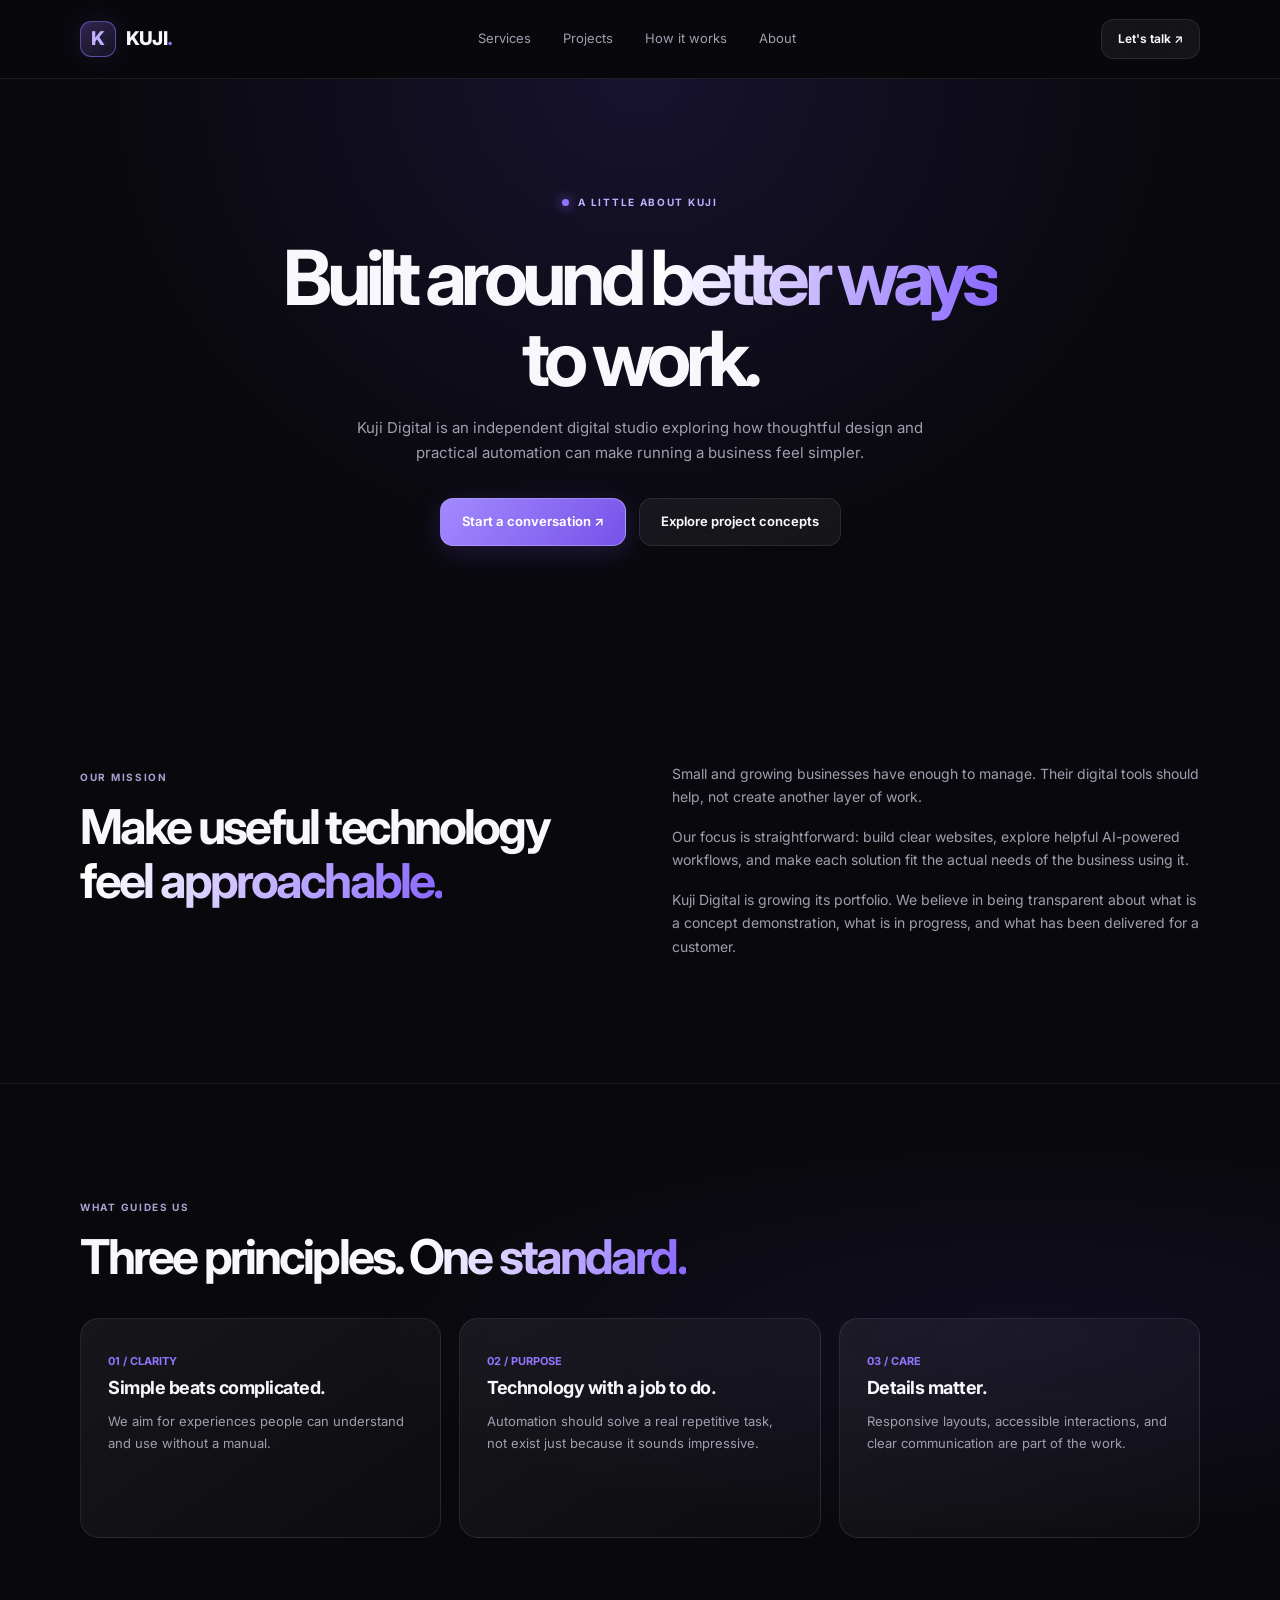
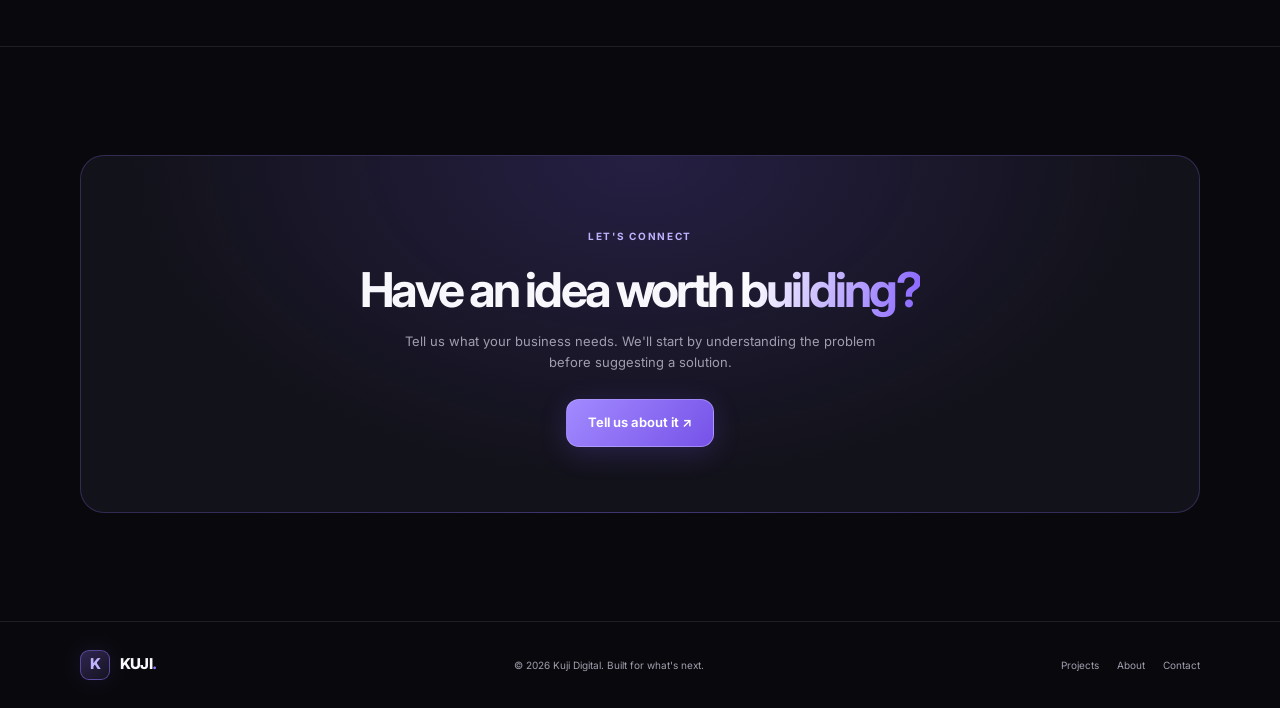
==== about.html @ 39a1020a "Add about.html page" ====
<!doctype html>
<html lang="en"><head><meta charset="utf-8"><meta name="viewport" content="width=device-width, initial-scale=1"><meta name="theme-color" content="#09090d"><meta name="description" content="Learn about Kuji Digital's approach to clear design, useful AI automation, and helping businesses work smarter."><meta name="robots" content="index, follow"><meta property="og:type" content="website"><meta property="og:title" content="About Us — Kuji Digital"><meta property="og:description" content="Learn about Kuji Digital's approach to clear design, useful AI automation, and helping businesses work smarter."><title>About Us — Kuji Digital</title><link rel="icon" href="assets/favicon.svg" type="image/svg+xml"><link rel="preconnect" href="https://fonts.googleapis.com"><link rel="preconnect" href="https://fonts.gstatic.com" crossorigin><link href="https://fonts.googleapis.com/css2?family=Inter:wght@400;500;600;700;800&display=swap" rel="stylesheet"><link rel="stylesheet" href="styles.css"><script src="script.js" defer></script></head>
<body><a class="skip-link" href="#main">Skip to content</a><header class="site-header"><div class="container nav-wrap"><a class="brand" href="index.html"><span class="brand-mark">K</span><span>KUJI<span class="brand-period">.</span></span></a><button class="menu-toggle" type="button" aria-expanded="false" aria-controls="primary-nav" aria-label="Open navigation"><span></span><span></span><span></span></button><nav class="nav-links" id="primary-nav" aria-label="Main navigation"><a href="index.html#services">Services</a><a href="projects.html">Projects</a><a href="how-it-works.html">How it works</a><a href="about.html">About</a></nav><a class="button button-small button-glass nav-cta" href="index.html#contact">Let's talk ↗</a></div></header>
<main id="main">
<section class="page-hero section-pad"><div class="container hero-content"><p class="eyebrow"><span class="status-dot"></span> A little about Kuji</p><h1>Built around <span class="gradient-text">better ways</span><br>to work.</h1><p class="hero-copy">Kuji Digital is an independent digital studio exploring how thoughtful design and practical automation can make running a business feel simpler.</p><div class="hero-actions"><a class="button button-primary" href="index.html#contact">Start a conversation ↗</a><a class="button button-glass" href="projects.html">Explore project concepts</a></div></div></section>
<section class="section-pad"><div class="container about-layout"><div class="reveal"><p class="eyebrow eyebrow-muted">OUR MISSION</p><h2>Make useful technology <span class="gradient-text">feel approachable.</span></h2></div><div class="about-copy reveal"><p>Small and growing businesses have enough to manage. Their digital tools should help, not create another layer of work.</p><p>Our focus is straightforward: build clear websites, explore helpful AI-powered workflows, and make each solution fit the actual needs of the business using it.</p><p>Kuji Digital is growing its portfolio. We believe in being transparent about what is a concept demonstration, what is in progress, and what has been delivered for a customer.</p></div></div></section>
<section class="identity-section section-pad"><div class="container"><div class="section-heading"><p class="eyebrow eyebrow-muted">WHAT GUIDES US</p><h2>Three principles. <span class="gradient-text">One standard.</span></h2></div><div class="principle-grid"><article class="service-card reveal"><span class="value-number">01 / CLARITY</span><h3>Simple beats complicated.</h3><p>We aim for experiences people can understand and use without a manual.</p></article><article class="service-card reveal"><span class="value-number">02 / PURPOSE</span><h3>Technology with a job to do.</h3><p>Automation should solve a real repetitive task, not exist just because it sounds impressive.</p></article><article class="service-card reveal"><span class="value-number">03 / CARE</span><h3>Details matter.</h3><p>Responsive layouts, accessible interactions, and clear communication are part of the work.</p></article></div></div></section>
<section class="section-pad"><div class="container contact-panel reveal"><p class="eyebrow">LET'S CONNECT</p><h2>Have an idea worth <span class="gradient-text">building?</span></h2><p>Tell us what your business needs. We'll start by understanding the problem before suggesting a solution.</p><a class="button button-primary" href="index.html#contact">Tell us about it ↗</a></div></section></main><footer class="site-footer"><div class="container footer-inner"><a class="brand footer-brand" href="index.html"><span class="brand-mark">K</span><span>KUJI<span class="brand-period">.</span></span></a><p>© <span id="year"></span> Kuji Digital. Built for what's next.</p><div class="footer-links"><a href="projects.html">Projects</a><a href="about.html">About</a><a href="index.html#contact">Contact</a></div></div></footer></body></html>
---- styles.css ----
:root {
  color-scheme: dark;
  --bg: #09090d;
  --surface: #12121a;
  --surface-2: #191923;
  --text: #f8f8fc;
  --muted: #a09eae;
  --violet: #9274ff;
  --violet-light: #c0b1ff;
  --border: rgba(255,255,255,.09);
  --glass: rgba(255,255,255,.055);
  --font: "Inter", system-ui, -apple-system, BlinkMacSystemFont, "Segoe UI", sans-serif;
}
* { box-sizing: border-box; }
html { scroll-behavior: smooth; scroll-padding-top: 90px; }
body { margin: 0; background: var(--bg); color: var(--text); font-family: var(--font); line-height: 1.65; -webkit-font-smoothing: antialiased; }
a { color: inherit; text-decoration: none; }
button { font: inherit; }
.container { width: min(1120px, calc(100% - 48px)); margin-inline: auto; }
.section-pad { padding-block: 108px; }
.skip-link { position: absolute; left: 12px; top: -60px; z-index: 100; padding: 10px 14px; background: white; color: black; border-radius: 8px; }
.skip-link:focus { top: 12px; }
.site-header { position: sticky; top: 0; z-index: 20; background: rgba(9,9,13,.82); border-bottom: 1px solid var(--border); backdrop-filter: blur(18px); -webkit-backdrop-filter: blur(18px); }
.nav-wrap { min-height: 78px; display: flex; align-items: center; justify-content: space-between; gap: 28px; }
.brand { display: inline-flex; align-items: center; gap: 10px; font-weight: 800; font-size: 19px; letter-spacing: -.8px; }
.brand-mark { display: grid; place-items: center; width: 36px; height: 36px; border: 1px solid rgba(146,116,255,.5); border-radius: 11px; color: var(--violet-light); background: linear-gradient(145deg,#30264f,#151321); box-shadow: 0 0 24px rgba(146,116,255,.12); }
.brand-period { color: var(--violet); }
.nav-links { display: flex; align-items: center; gap: 32px; color: var(--muted); font-size: 13px; }
.nav-links a, .footer-top { transition: color .2s ease; }
.nav-links a:hover, .footer-top:hover { color: var(--violet-light); }
.button { display: inline-flex; align-items: center; justify-content: center; gap: 10px; min-height: 48px; padding: 0 21px; border: 1px solid var(--border); border-radius: 13px; font-size: 13px; font-weight: 650; transition: transform .22s ease, border-color .22s ease, background .22s ease, box-shadow .22s ease; }
.button:hover { transform: translateY(-2px); }
.button-small { min-height: 40px; padding-inline: 16px; font-size: 12px; }
.button-primary { color: #fff; border-color: rgba(190,170,255,.55); background: linear-gradient(130deg,#a28aff,#7652e8); box-shadow: 0 6px 28px rgba(130,90,255,.2); }
.button-primary:hover { box-shadow: 0 9px 34px rgba(130,90,255,.34); }
.button-glass { background: var(--glass); color: var(--text); backdrop-filter: blur(14px); -webkit-backdrop-filter: blur(14px); }
.button-glass:hover { background: rgba(255,255,255,.1); border-color: rgba(255,255,255,.22); }
.menu-toggle { display: none; width: 42px; height: 42px; border: 1px solid var(--border); border-radius: 11px; background: var(--glass); padding: 11px; }
.menu-toggle span { display: block; height: 2px; margin: 4px 0; border-radius: 2px; background: var(--text); }
.hero { position: relative; min-height: 610px; display: grid; place-items: center; overflow: hidden; text-align: center; }
.hero-glow { position: absolute; width: min(720px,100vw); height: 540px; top: -245px; left: 50%; transform: translateX(-50%); background: radial-gradient(ellipse,rgba(111,75,255,.2),transparent 68%); pointer-events: none; }
.hero-content { position: relative; z-index: 1; }
.eyebrow { display: inline-flex; align-items: center; gap: 9px; margin: 0; color: var(--violet-light); font-size: 10px; font-weight: 700; letter-spacing: 1.7px; text-transform: uppercase; }
.eyebrow-muted { color: #aaa0d2; }
.status-dot { width: 7px; height: 7px; border-radius: 50%; background: var(--violet); box-shadow: 0 0 12px var(--violet); }
.hero h1 { margin: 28px auto 20px; max-width: 900px; font-size: clamp(52px,8vw,88px); line-height: 1.04; letter-spacing: -.075em; font-weight: 800; }
.gradient-text { color: var(--violet-light); background: linear-gradient(100deg,#fff 5%,#c9baff 48%,#8865ff 100%); background-clip: text; -webkit-background-clip: text; -webkit-text-fill-color: transparent; }
.hero-copy, .section-copy { max-width: 590px; margin: 0; color: var(--muted); font-size: 15px; }
.hero-copy { margin-inline: auto; }
.hero-actions { display: flex; flex-wrap: wrap; justify-content: center; gap: 13px; margin-top: 32px; }
.hero-note { display: flex; justify-content: center; align-items: center; gap: 12px; margin-top: 62px; color: #777584; font-size: 9px; font-weight: 650; letter-spacing: 1.8px; }
.note-line { width: 30px; height: 1px; background: var(--violet); }
.statement { padding-block: 76px; border-block: 1px solid var(--border); text-align: center; background: linear-gradient(180deg,rgba(255,255,255,.012),transparent); }
.statement h2, .section-heading h2, .identity-layout h2, .contact-panel h2 { margin: 12px 0 14px; font-size: clamp(32px,4.5vw,48px); line-height: 1.13; letter-spacing: -.06em; }
.statement .section-copy { margin-inline: auto; }
.section-heading { margin-bottom: 34px; }
.section-heading .section-copy { margin-top: 8px; }
.service-grid { display: grid; grid-template-columns: repeat(3,minmax(0,1fr)); gap: 17px; }
.service-card { min-height: 300px; padding: 27px; border: 1px solid var(--border); border-radius: 19px; background: linear-gradient(145deg,rgba(255,255,255,.06),rgba(255,255,255,.018)); transition: transform .25s ease,border-color .25s ease,background .25s ease; }
.service-card:hover { transform: translateY(-5px); border-color: rgba(146,116,255,.42); background: linear-gradient(145deg,rgba(146,116,255,.1),rgba(255,255,255,.02)); }
.service-icon { display: grid; place-items: center; width: 44px; height: 44px; margin-bottom: 25px; border: 1px solid rgba(146,116,255,.2); border-radius: 13px; background: rgba(146,116,255,.12); color: var(--violet-light); font-size: 22px; }
.card-kicker { margin: 0 0 9px; color: #a99bd9; font-size: 9px; font-weight: 700; letter-spacing: 1.3px; }
.service-card h3 { margin: 0 0 9px; font-size: 18px; letter-spacing: -.5px; }
.service-card > p:not(.card-kicker) { margin: 0; color: var(--muted); font-size: 13px; }
.text-link { display: inline-flex; gap: 8px; margin-top: 22px; color: var(--violet-light); font-size: 12px; font-weight: 650; }
.identity-section { border-block: 1px solid var(--border); background: radial-gradient(ellipse at 80% 45%,rgba(111,75,255,.08),transparent 45%); }
.identity-layout { display: grid; grid-template-columns: 1fr 1fr; align-items: center; gap: 65px; }
.identity-layout .section-copy { max-width: 470px; }
.brand-values { display: grid; gap: 19px; margin-top: 32px; }
.brand-values > div { display: flex; align-items: center; gap: 16px; }
.value-number { color: var(--violet); font-size: 11px; font-weight: 700; }
.brand-values strong, .brand-values small { display: block; }
.brand-values strong { font-size: 13px; }
.brand-values small { margin-top: 2px; color: var(--muted); font-size: 11px; }
.identity-panel { padding: 25px; border: 1px solid rgba(146,116,255,.2); border-radius: 22px; background: linear-gradient(145deg,rgba(255,255,255,.07),rgba(255,255,255,.018)); box-shadow: 0 25px 80px rgba(0,0,0,.22); }
.panel-top { display: flex; justify-content: space-between; gap: 10px; color: #888596; font-size: 8px; font-weight: 700; letter-spacing: 1.2px; }
.panel-indicator { color: #a99bd9; }
.large-mark { display: grid; place-items: center; width: 112px; height: 112px; margin: 45px auto 17px; border: 1px solid rgba(146,116,255,.45); border-radius: 30px; background: linear-gradient(145deg,#30264f,#151321); color: #eee9ff; font-size: 67px; font-weight: 800; letter-spacing: -7px; box-shadow: 0 0 55px rgba(146,116,255,.15),inset 0 1px rgba(255,255,255,.12); }
.large-mark span { color: var(--violet); }
.panel-wordmark { text-align: center; font-size: 17px; font-weight: 800; letter-spacing: 3px; }
.panel-tagline { margin-top: 4px; color: var(--muted); text-align: center; font-size: 8px; letter-spacing: 2px; }
.swatches { display: grid; grid-template-columns: repeat(4,1fr); gap: 12px; margin-top: 42px; }
.swatches > div { min-width: 0; }
.swatch { display: block; height: 43px; margin-bottom: 8px; border: 1px solid var(--border); border-radius: 8px; }
.swatches small { color: var(--muted); font-size: 9px; line-height: 1.5; }
.swatch-dark { background: #09090d; }
.swatch-surface { background: #191923; }
.swatch-violet { background: #9274ff; }
.swatch-white { background: #f8f8fc; }
.contact-section { padding-top: 90px; }
.contact-panel { padding: 65px 28px; border: 1px solid rgba(146,116,255,.25); border-radius: 24px; background: radial-gradient(ellipse at 50% 0%,rgba(125,91,255,.18),transparent 65%),var(--surface); text-align: center; }
.contact-panel h2 { margin-top: 15px; }
.contact-panel > p:not(.eyebrow):not(.contact-note) { max-width: 510px; margin: 0 auto 25px; color: var(--muted); font-size: 13px; }
.contact-note { margin: 17px 0 0; color: #777584; font-size: 10px; }
.site-footer { padding-block: 28px; border-top: 1px solid var(--border); }
.footer-inner { display: flex; align-items: center; justify-content: space-between; gap: 18px; }
.footer-brand { font-size: 15px; }
.footer-brand .brand-mark { width: 30px; height: 30px; border-radius: 9px; font-size: 15px; }
.site-footer p, .footer-top { margin: 0; color: var(--muted); font-size: 10px; }
:focus-visible { outline: 2px solid var(--violet-light); outline-offset: 4px; border-radius: 4px; }
@media (max-width: 760px) {
  .container { width: min(100% - 36px, 560px); }
  .section-pad { padding-block: 78px; }
  .nav-wrap { min-height: 70px; gap: 12px; }
  .menu-toggle { display: block; order: 3; }
  .nav-cta { margin-left: auto; }
  .nav-links { position: absolute; top: 69px; left: 0; right: 0; display: none; flex-direction: column; align-items: stretch; gap: 0; padding: 10px 18px 18px; border-bottom: 1px solid var(--border); background: rgba(9,9,13,.97); }
  .nav-links.is-open { display: flex; }
  .nav-links a { padding: 13px 5px; }
  .hero { min-height: 570px; }
  .hero h1 { font-size: clamp(49px,13vw,72px); letter-spacing: -.07em; }
  .hero-note { margin-top: 45px; font-size: 8px; letter-spacing: 1.1px; }
  .service-grid { grid-template-columns: 1fr; }
  .service-card { min-height: 0; }
  .identity-layout { grid-template-columns: 1fr; gap: 38px; }
  .identity-panel { max-width: 520px; width: 100%; margin-inline: auto; }
  .footer-inner { flex-wrap: wrap; }
}
@media (max-width: 420px) {
  .nav-cta { display: none; }
  .hero-actions { flex-direction: column; align-items: stretch; max-width: 260px; margin-inline: auto; }
  .swatches { gap: 7px; }
  .identity-panel { padding: 18px; }
  .contact-panel { padding: 50px 20px; }
}
@media (prefers-reduced-motion: reduce) {
  *,*::before,*::after { scroll-behavior: auto !important; transition-duration: .01ms !important; animation-duration: .01ms !important; animation-iteration-count: 1 !important; }
}

/* Multi-page additions, motion, inquiry form, and demo components */
.page-hero{min-height:470px;display:grid;place-items:center;text-align:center;position:relative;overflow:hidden;background:radial-gradient(ellipse at 50% 0%,rgba(111,75,255,.14),transparent 60%)}
.page-hero h1{margin:24px auto 18px;font-size:clamp(48px,7vw,76px);line-height:1.06;letter-spacing:-.075em}
.about-layout,.demo-layout{display:grid;grid-template-columns:1fr 1fr;gap:64px;align-items:start}
.about-layout h2,.demo-layout h2,.split-cta h2{margin:12px 0;font-size:clamp(32px,4.5vw,48px);line-height:1.12;letter-spacing:-.06em}
.about-copy p{margin:0 0 17px;color:var(--muted);font-size:14px}
.principle-grid,.project-grid{display:grid;grid-template-columns:repeat(3,minmax(0,1fr));gap:18px}
.principle-grid .service-card{min-height:220px}
.project-card{overflow:hidden;border:1px solid var(--border);border-radius:19px;background:linear-gradient(145deg,rgba(255,255,255,.05),rgba(255,255,255,.015))}
.project-art{height:220px;display:flex;align-items:center;justify-content:center;padding:24px;background:radial-gradient(ellipse at 50% 10%,rgba(146,116,255,.2),transparent 70%),#11111a}
.mock-window{width:100%;max-width:260px;min-height:150px;padding:14px;border:1px solid rgba(255,255,255,.17);border-radius:12px;background:#191923;box-shadow:0 20px 50px #0008}
.mock-window i{display:inline-block;width:6px;height:6px;margin-right:4px;border-radius:50%;background:#a99bd9}
.mock-window b,.mock-window small,.mock-window em{display:block}
.mock-window b{margin-top:20px;font-size:19px;letter-spacing:1px}.mock-window b span{color:var(--violet)}
.mock-window small{color:var(--muted);font-size:10px}.mock-window em{margin-top:13px;color:var(--violet-light);font-size:9px;font-style:normal}
.art-workflow{flex-direction:column;gap:7px}.workflow-node{width:180px;padding:8px;border:1px solid rgba(146,116,255,.38);border-radius:8px;background:#1b1928;text-align:center;font-size:10px;font-weight:700;letter-spacing:1px}.art-workflow>span{color:var(--violet-light);font-size:15px;line-height:1}
.chat-preview{width:100%;max-width:240px;padding:16px;border:1px solid var(--border);border-radius:14px;background:#1b1a25}.chat-preview b{font-size:12px}.chat-preview p{padding:10px;border-radius:10px;background:#29243a;color:#e8e2ff;font-size:10px}.chat-preview small{color:#9e8be8;font-size:9px}
.project-info{padding:23px}.project-info h3{margin:4px 0 8px;font-size:18px}.project-info>p:last-child{margin:0;color:var(--muted);font-size:12px}
.demo-chat{padding:18px;border:1px solid rgba(146,116,255,.25);border-radius:18px;background:linear-gradient(145deg,rgba(255,255,255,.06),rgba(255,255,255,.02))}
.demo-chat-head{display:flex;align-items:center;gap:9px;padding-bottom:13px;border-bottom:1px solid var(--border);font-size:12px}.demo-chat-head small{margin-left:auto;color:var(--muted);font-size:9px}
.demo-messages{display:flex;flex-direction:column;gap:10px;max-height:260px;min-height:125px;overflow:auto;padding:15px 2px}
.chat-bubble{max-width:88%;padding:11px 13px;border-radius:12px;font-size:11px;line-height:1.55}.chat-bubble.assistant{align-self:flex-start;background:#211d30;color:#e6e0ff}.chat-bubble.user{align-self:flex-end;background:#7652e8;color:white}
.demo-prompts{display:flex;flex-wrap:wrap;gap:8px}.prompt-chip{padding:8px 11px;border:1px solid rgba(146,116,255,.3);border-radius:99px;background:rgba(146,116,255,.08);color:var(--violet-light);font-size:10px;cursor:pointer}.prompt-chip:hover{background:rgba(146,116,255,.2)}
.steps-list{border-top:1px solid var(--border)}.step-row{display:grid;grid-template-columns:65px 1fr auto;gap:20px;align-items:center;padding:27px 8px;border-bottom:1px solid var(--border)}.step-number{color:var(--violet-light);font-size:22px;font-weight:700;letter-spacing:-1px}.step-row h3{margin:0 0 5px;font-size:17px}.step-row p{max-width:650px;margin:0;color:var(--muted);font-size:12px}.step-tag{color:#a99bd9;font-size:9px;font-weight:700;letter-spacing:1.3px}
.faq-list{max-width:850px}.faq-list details{padding:19px 0;border-bottom:1px solid var(--border)}.faq-list summary{cursor:pointer;font-size:14px;font-weight:650}.faq-list details p{max-width:700px;margin:12px 0 0;color:var(--muted);font-size:12px}
.inquiry-form{display:grid;gap:14px;max-width:650px;margin:28px auto 0;text-align:left}.inquiry-form label{display:grid;gap:7px;color:#d7d4e1;font-size:11px;font-weight:600}.inquiry-form input,.inquiry-form select,.inquiry-form textarea{width:100%;min-height:45px;padding:12px 13px;border:1px solid var(--border);border-radius:10px;background:#0e0e15;color:var(--text);font:inherit;font-size:12px}.inquiry-form textarea{resize:vertical}.inquiry-form input:focus,.inquiry-form select:focus,.inquiry-form textarea:focus{outline:2px solid var(--violet);outline-offset:2px}.form-grid{display:grid;grid-template-columns:1fr 1fr;gap:13px}.inquiry-form .button{justify-self:center;margin-top:5px}.form-note{margin:0;color:#898697;text-align:center;font-size:10px}
.split-cta{display:flex;align-items:center;justify-content:space-between;gap:30px;padding:35px;border:1px solid var(--border);border-radius:20px;background:linear-gradient(120deg,rgba(146,116,255,.1),rgba(255,255,255,.02))}
.footer-links{display:flex;gap:18px}.footer-links a{color:var(--muted);font-size:10px}.footer-links a:hover{color:var(--violet-light)}
.reveal{opacity:0;transform:translateY(16px);transition:opacity .6s ease,transform .6s ease}.reveal.is-visible{opacity:1;transform:translateY(0)}
@media(max-width:760px){.about-layout,.demo-layout{grid-template-columns:1fr;gap:28px}.principle-grid,.project-grid{grid-template-columns:1fr}.project-art{height:200px}.step-row{grid-template-columns:42px 1fr;gap:12px}.step-tag{grid-column:2}.split-cta{align-items:flex-start;flex-direction:column}.footer-links{width:100%;flex-wrap:wrap}.page-hero{min-height:420px}}
@media(max-width:420px){.form-grid{grid-template-columns:1fr}.inquiry-form .button{width:100%}.demo-chat-head{flex-wrap:wrap}.demo-chat-head small{width:100%;margin-left:19px}}
@media(prefers-reduced-motion:reduce){.reveal{opacity:1;transform:none;transition:none}}
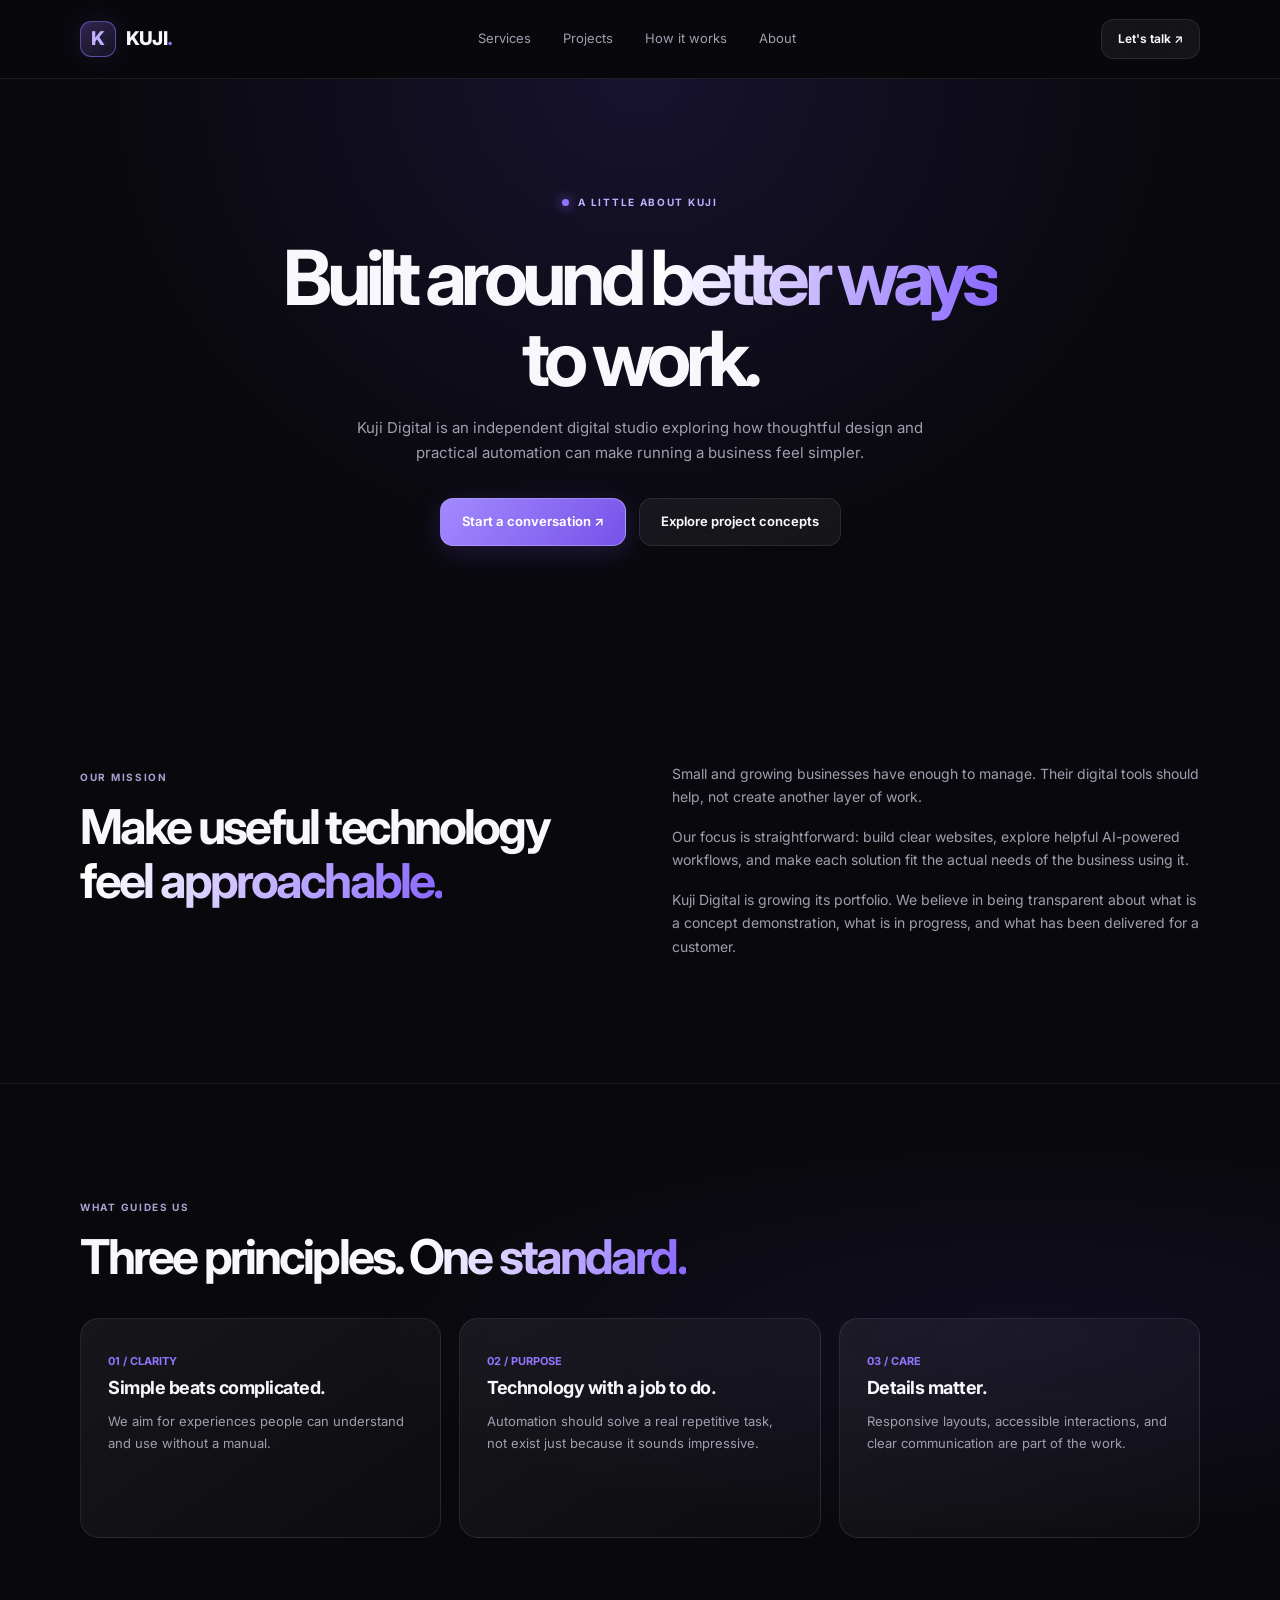
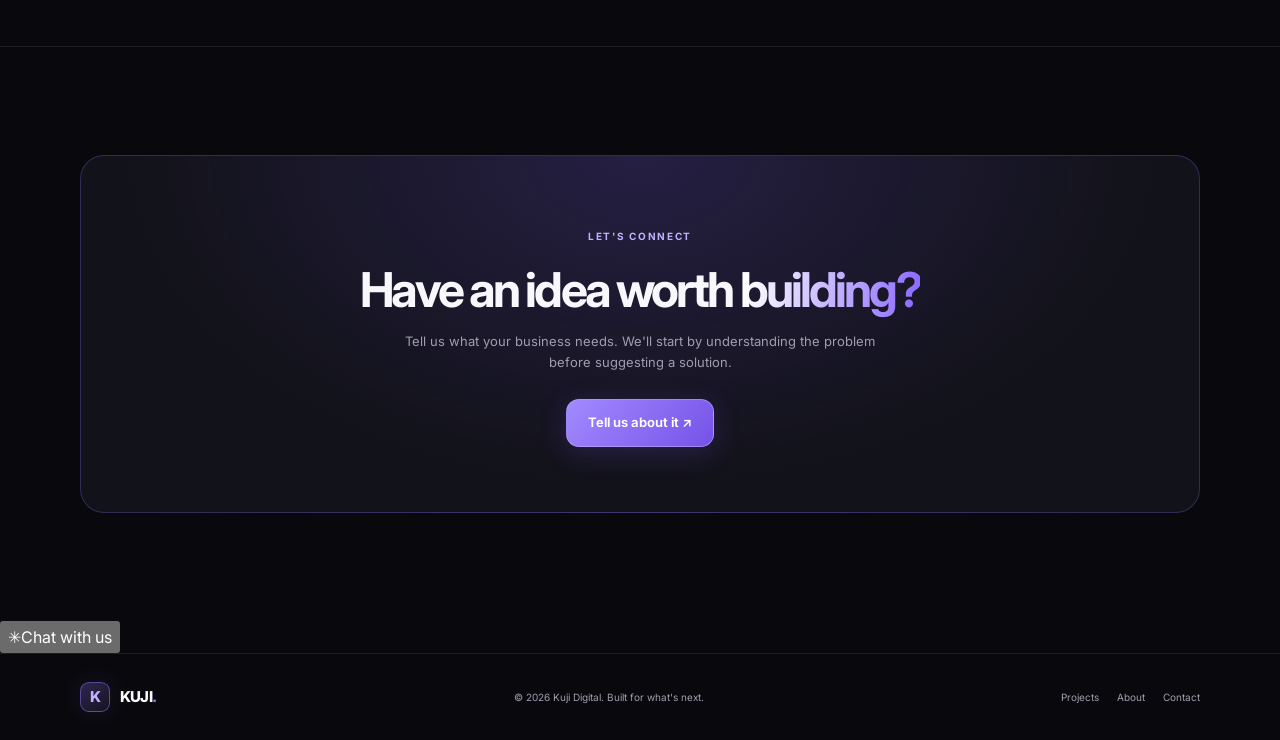
==== commit 3538f588: "Add floating customer chat widget" ====
--- a/about.html
+++ b/about.html
@@ -5,4 +5,15 @@
 <section class="page-hero section-pad"><div class="container hero-content"><p class="eyebrow"><span class="status-dot"></span> A little about Kuji</p><h1>Built around <span class="gradient-text">better ways</span><br>to work.</h1><p class="hero-copy">Kuji Digital is an independent digital studio exploring how thoughtful design and practical automation can make running a business feel simpler.</p><div class="hero-actions"><a class="button button-primary" href="index.html#contact">Start a conversation ↗</a><a class="button button-glass" href="projects.html">Explore project concepts</a></div></div></section>
 <section class="section-pad"><div class="container about-layout"><div class="reveal"><p class="eyebrow eyebrow-muted">OUR MISSION</p><h2>Make useful technology <span class="gradient-text">feel approachable.</span></h2></div><div class="about-copy reveal"><p>Small and growing businesses have enough to manage. Their digital tools should help, not create another layer of work.</p><p>Our focus is straightforward: build clear websites, explore helpful AI-powered workflows, and make each solution fit the actual needs of the business using it.</p><p>Kuji Digital is growing its portfolio. We believe in being transparent about what is a concept demonstration, what is in progress, and what has been delivered for a customer.</p></div></div></section>
 <section class="identity-section section-pad"><div class="container"><div class="section-heading"><p class="eyebrow eyebrow-muted">WHAT GUIDES US</p><h2>Three principles. <span class="gradient-text">One standard.</span></h2></div><div class="principle-grid"><article class="service-card reveal"><span class="value-number">01 / CLARITY</span><h3>Simple beats complicated.</h3><p>We aim for experiences people can understand and use without a manual.</p></article><article class="service-card reveal"><span class="value-number">02 / PURPOSE</span><h3>Technology with a job to do.</h3><p>Automation should solve a real repetitive task, not exist just because it sounds impressive.</p></article><article class="service-card reveal"><span class="value-number">03 / CARE</span><h3>Details matter.</h3><p>Responsive layouts, accessible interactions, and clear communication are part of the work.</p></article></div></div></section>
-<section class="section-pad"><div class="container contact-panel reveal"><p class="eyebrow">LET'S CONNECT</p><h2>Have an idea worth <span class="gradient-text">building?</span></h2><p>Tell us what your business needs. We'll start by understanding the problem before suggesting a solution.</p><a class="button button-primary" href="index.html#contact">Tell us about it ↗</a></div></section></main><footer class="site-footer"><div class="container footer-inner"><a class="brand footer-brand" href="index.html"><span class="brand-mark">K</span><span>KUJI<span class="brand-period">.</span></span></a><p>© <span id="year"></span> Kuji Digital. Built for what's next.</p><div class="footer-links"><a href="projects.html">Projects</a><a href="about.html">About</a><a href="index.html#contact">Contact</a></div></div></footer></body></html>+<section class="section-pad"><div class="container contact-panel reveal"><p class="eyebrow">LET'S CONNECT</p><h2>Have an idea worth <span class="gradient-text">building?</span></h2><p>Tell us what your business needs. We'll start by understanding the problem before suggesting a solution.</p><a class="button button-primary" href="index.html#contact">Tell us about it ↗</a></div></section></main>
+  <div class="kuji-chat" id="kuji-chat">
+    <button class="chat-launcher" id="chat-launcher" type="button" aria-expanded="false" aria-controls="kuji-chat-panel" aria-label="Open chat with Kuji Digital"><span class="chat-launcher-icon" aria-hidden="true">✳</span><span class="chat-launcher-label">Chat with us</span></button>
+    <section class="chat-panel" id="kuji-chat-panel" role="dialog" aria-label="Kuji Digital customer assistant" aria-modal="false" hidden>
+      <header class="chat-panel-header"><div class="chat-avatar" aria-hidden="true">K</div><div class="chat-agent"><strong>Kuji Assistant</strong><span><i></i> Typically replies instantly</span></div><button class="chat-close" id="chat-close" type="button" aria-label="Close chat">×</button></header>
+      <div class="chat-transcript" id="chat-transcript" role="log" aria-live="polite" aria-relevant="additions"><div class="chat-message assistant-message"><p>Hey there! 👋 Welcome to Kuji Digital. I can answer questions about websites, automation, pricing, and getting started. What can I help you with?</p><time>Just now</time></div></div>
+      <div class="chat-suggestions" id="chat-suggestions"><button type="button">What services do you offer?</button><button type="button">How much does it cost?</button><button type="button">How do I get started?</button></div>
+      <form class="chat-compose" id="chat-form"><label class="visually-hidden" for="chat-input">Type your message</label><input id="chat-input" name="message" maxlength="500" autocomplete="off" placeholder="Type your message..." required><button id="chat-send" type="submit" aria-label="Send message">↑</button></form>
+      <p class="chat-disclaimer">Automated assistant · For a personal reply, <a href="mailto:Aegarcia1012925@gmail.com">email us</a>.</p>
+    </section>
+  </div>
+  <footer class="site-footer"><div class="container footer-inner"><a class="brand footer-brand" href="index.html"><span class="brand-mark">K</span><span>KUJI<span class="brand-period">.</span></span></a><p>© <span id="year"></span> Kuji Digital. Built for what's next.</p><div class="footer-links"><a href="projects.html">Projects</a><a href="about.html">About</a><a href="index.html#contact">Contact</a></div></div></footer></body></html>
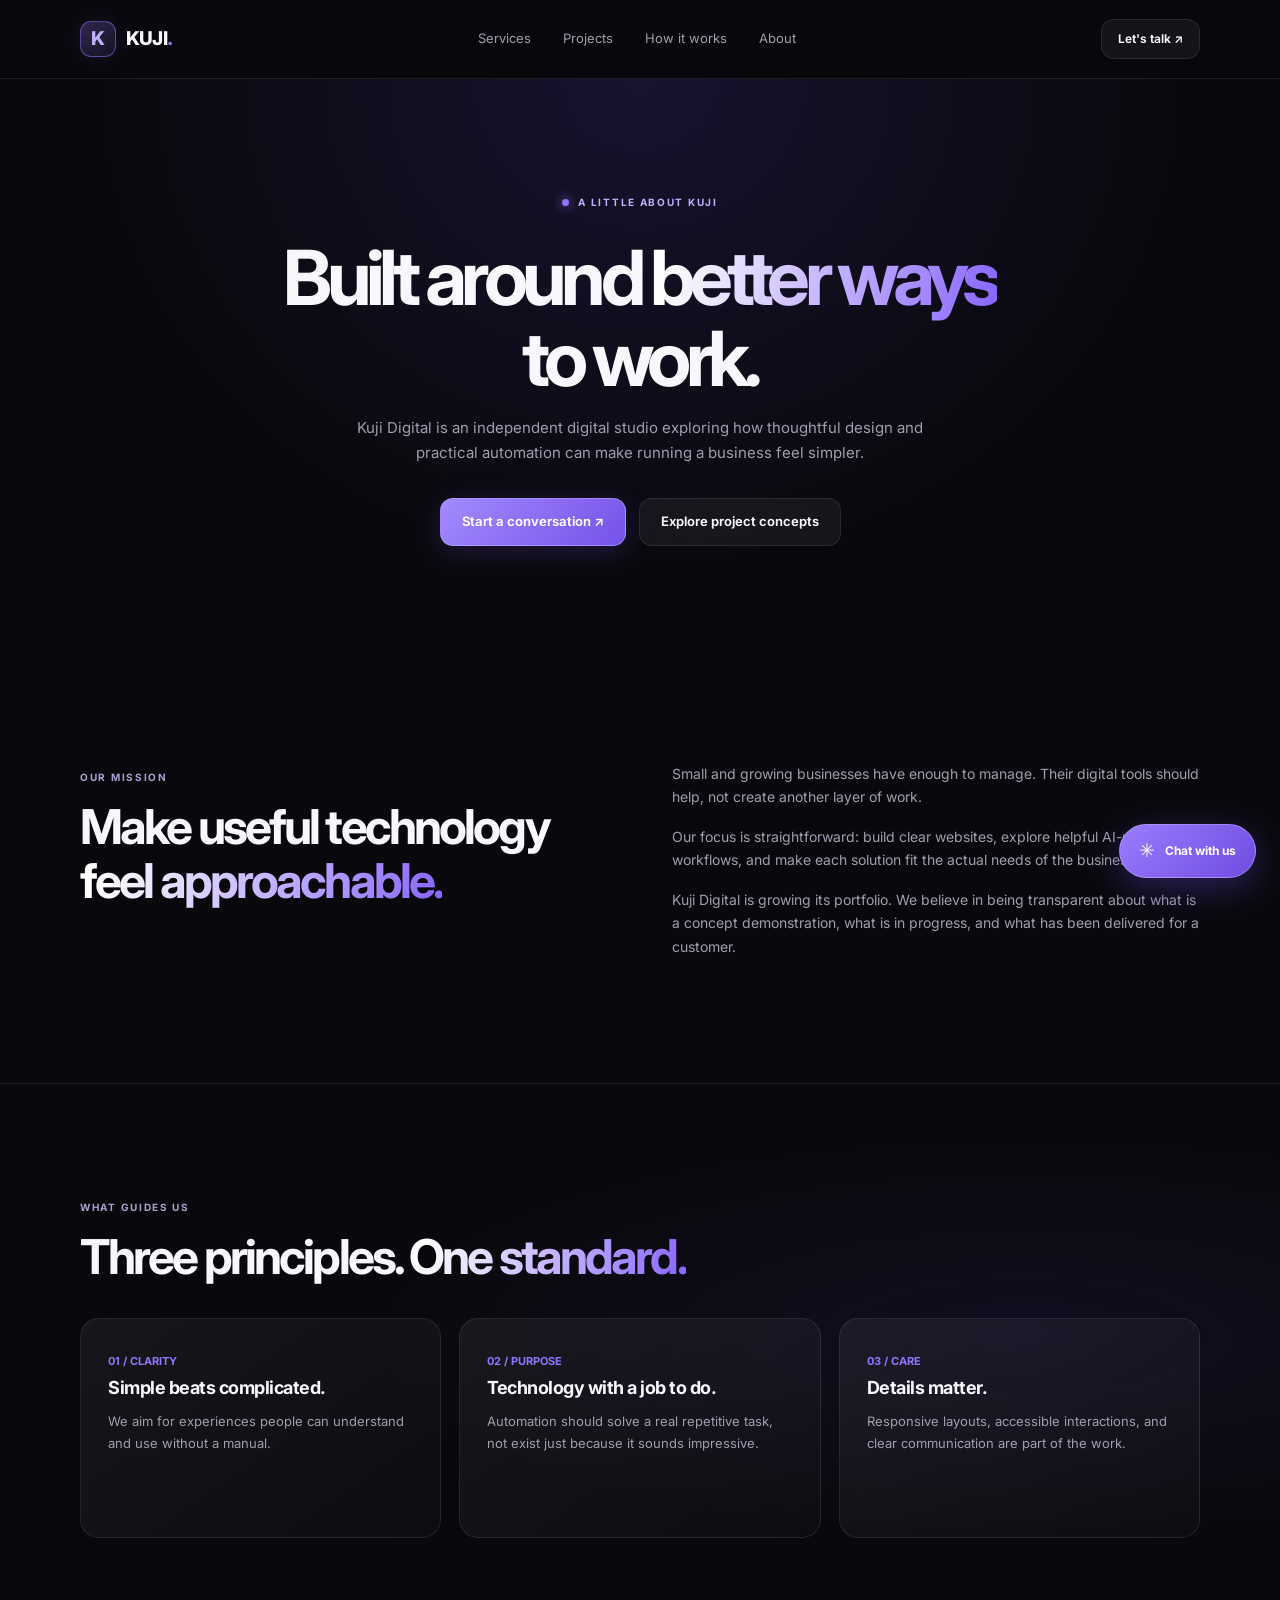
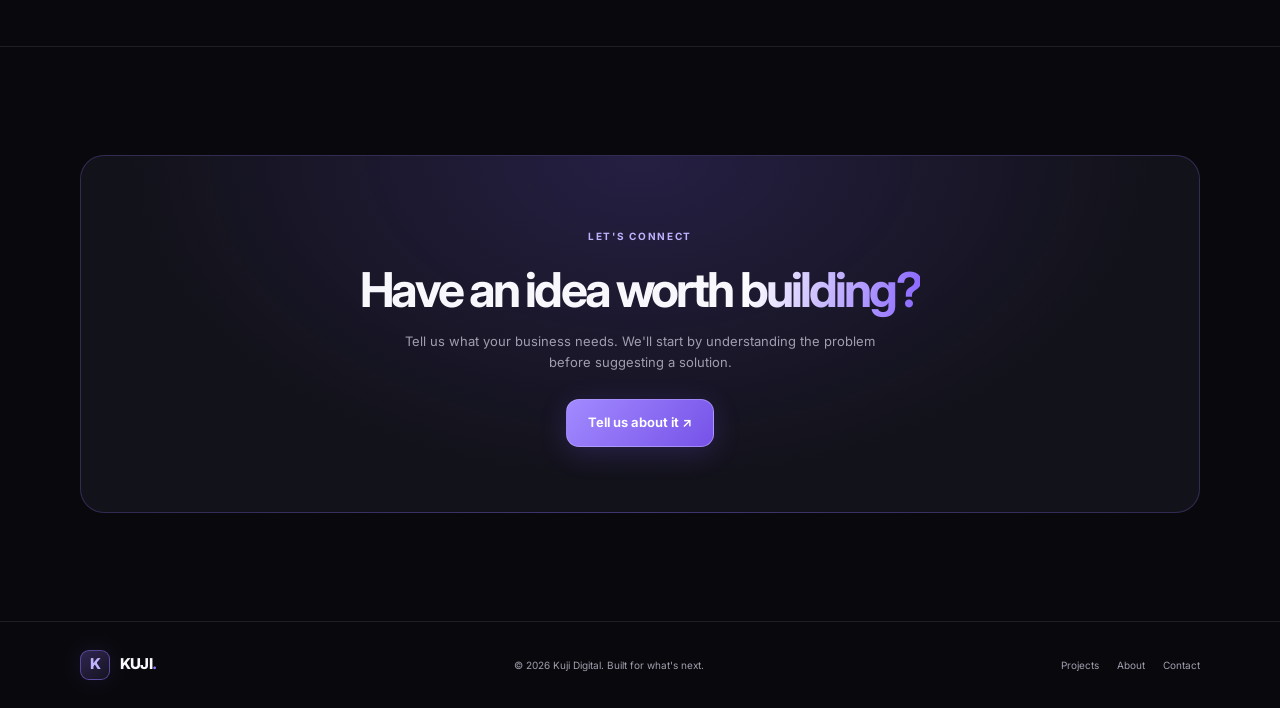
==== commit 5154f34e: "Add consent-based project lead form to AI chat" ====
--- a/about.html
+++ b/about.html
@@ -11,6 +11,8 @@
     <section class="chat-panel" id="kuji-chat-panel" role="dialog" aria-label="Kuji Digital customer assistant" aria-modal="false" hidden>
       <header class="chat-panel-header"><div class="chat-avatar" aria-hidden="true">K</div><div class="chat-agent"><strong>Kuji Assistant</strong><span><i></i> Typically replies instantly</span></div><button class="chat-close" id="chat-close" type="button" aria-label="Close chat">×</button></header>
       <div class="chat-transcript" id="chat-transcript" role="log" aria-live="polite" aria-relevant="additions"><div class="chat-message assistant-message"><p>Hey there! 👋 Welcome to Kuji Digital. I can answer questions about websites, automation, pricing, and getting started. What can I help you with?</p><time>Just now</time></div></div>
+      
+      <details class="chat-lead-details"><summary>Want to discuss a project? Share your details</summary><form class="chat-lead-form" id="chat-lead-form"><label>Your name<input name="name" autocomplete="name" maxlength="80" required></label><label>Business name<input name="business" autocomplete="organization" maxlength="100"></label><label>Email address<input name="email" type="email" autocomplete="email" maxlength="160" required></label><label>What do you need help with?<textarea name="details" rows="3" maxlength="1500" required placeholder="Tell us a little about your project..."></textarea></label><label class="chat-consent"><input name="consent" type="checkbox" required><span>I agree to have Kuji Digital use these details to respond to my inquiry.</span></label><button type="submit">Send project inquiry</button><p class="chat-lead-status" id="chat-lead-status" role="status"></p></form></details>
       <div class="chat-suggestions" id="chat-suggestions"><button type="button">What services do you offer?</button><button type="button">How much does it cost?</button><button type="button">How do I get started?</button></div>
       <form class="chat-compose" id="chat-form"><label class="visually-hidden" for="chat-input">Type your message</label><input id="chat-input" name="message" maxlength="500" autocomplete="off" placeholder="Type your message..." required><button id="chat-send" type="submit" aria-label="Send message">↑</button></form>
       <p class="chat-disclaimer">Automated assistant · For a personal reply, <a href="mailto:Aegarcia1012925@gmail.com">email us</a>.</p>
--- a/styles.css
+++ b/styles.css
@@ -159,3 +159,27 @@
 @media(max-width:760px){.about-layout,.demo-layout{grid-template-columns:1fr;gap:28px}.principle-grid,.project-grid{grid-template-columns:1fr}.project-art{height:200px}.step-row{grid-template-columns:42px 1fr;gap:12px}.step-tag{grid-column:2}.split-cta{align-items:flex-start;flex-direction:column}.footer-links{width:100%;flex-wrap:wrap}.page-hero{min-height:420px}}
 @media(max-width:420px){.form-grid{grid-template-columns:1fr}.inquiry-form .button{width:100%}.demo-chat-head{flex-wrap:wrap}.demo-chat-head small{width:100%;margin-left:19px}}
 @media(prefers-reduced-motion:reduce){.reveal{opacity:1;transform:none;transition:none}}
+
+/* Floating customer chat */
+.visually-hidden{position:absolute!important;width:1px;height:1px;padding:0;margin:-1px;overflow:hidden;clip:rect(0,0,0,0);white-space:nowrap;border:0}
+.kuji-chat{position:fixed;right:24px;bottom:22px;z-index:80;font-family:var(--font)}
+.chat-launcher{display:flex;align-items:center;gap:10px;min-height:54px;padding:0 19px;border:1px solid rgba(210,196,255,.42);border-radius:999px;background:linear-gradient(135deg,#9a7cff,#704ce0);color:white;font-size:12px;font-weight:700;box-shadow:0 10px 35px rgba(91,62,190,.42);cursor:pointer;transition:transform .2s ease,box-shadow .2s ease}
+.chat-launcher:hover{transform:translateY(-3px);box-shadow:0 14px 40px rgba(91,62,190,.55)}.chat-launcher-icon{font-size:19px}
+.chat-panel{position:absolute;right:0;bottom:68px;display:flex;flex-direction:column;width:min(370px,calc(100vw - 32px));height:min(530px,calc(100dvh - 112px));overflow:hidden;border:1px solid rgba(170,145,255,.28);border-radius:20px;background:#101018;box-shadow:0 25px 90px rgba(0,0,0,.58),0 0 45px rgba(113,80,225,.12)}
+.chat-panel[hidden]{display:none}.chat-panel-header{display:flex;align-items:center;gap:11px;padding:16px;border-bottom:1px solid var(--border);background:linear-gradient(120deg,rgba(146,116,255,.16),rgba(255,255,255,.025))}
+.chat-avatar{display:grid;place-items:center;width:37px;height:37px;border:1px solid rgba(190,170,255,.4);border-radius:12px;background:#29213e;color:#d6caff;font-weight:800}
+.chat-agent{display:grid;gap:2px}.chat-agent strong{font-size:12px}.chat-agent span{display:flex;align-items:center;gap:6px;color:#aaa6b8;font-size:10px}.chat-agent i{width:6px;height:6px;border-radius:50%;background:#6fe0a2;box-shadow:0 0 8px #6fe0a2}
+.chat-close{margin-left:auto;width:32px;height:32px;border:1px solid var(--border);border-radius:9px;background:rgba(255,255,255,.05);color:#e9e5f5;font-size:22px;line-height:1;cursor:pointer}
+.chat-transcript{display:flex;flex:1;flex-direction:column;gap:12px;overflow-y:auto;padding:16px 13px;scroll-behavior:smooth}
+.chat-message{display:grid;gap:5px;max-width:88%}.chat-message p{margin:0;padding:11px 13px;border-radius:13px;font-size:11px;line-height:1.6;overflow-wrap:anywhere}.chat-message time{color:#777486;font-size:9px}
+.assistant-message{align-self:flex-start}.assistant-message p{border:1px solid rgba(255,255,255,.06);border-bottom-left-radius:4px;background:#20202b;color:#eeedf5}
+.user-message{align-self:flex-end}.user-message p{border-bottom-right-radius:4px;background:linear-gradient(135deg,#8e70f3,#6848d4);color:white}.user-message time{text-align:right}
+.chat-typing{display:flex;flex-direction:row;align-items:center;gap:5px;width:max-content;padding:13px 15px;border-radius:13px;border-bottom-left-radius:4px;background:#20202b}
+.chat-typing span{width:6px;height:6px;border-radius:50%;background:#c3b4ff;animation:kujiTyping .9s infinite ease-in-out}.chat-typing span:nth-child(2){animation-delay:.15s}.chat-typing span:nth-child(3){animation-delay:.3s}
+@keyframes kujiTyping{0%,60%,100%{opacity:.35;transform:translateY(0)}30%{opacity:1;transform:translateY(-4px)}}
+.chat-suggestions{display:flex;flex-wrap:wrap;gap:7px;padding:0 13px 11px}.chat-suggestions[hidden]{display:none}.chat-suggestions button{padding:7px 9px;border:1px solid rgba(146,116,255,.28);border-radius:99px;background:rgba(146,116,255,.08);color:#c9baff;font-size:9px;cursor:pointer}.chat-suggestions button:hover{background:rgba(146,116,255,.18)}
+.chat-compose{display:flex;gap:8px;padding:11px 12px;border-top:1px solid var(--border);background:#15151f}.chat-compose input{flex:1;min-width:0;height:42px;padding:0 12px;border:1px solid rgba(255,255,255,.1);border-radius:11px;outline:none;background:#0b0b11;color:#fff;font:inherit;font-size:11px}.chat-compose input:focus{border-color:rgba(170,145,255,.7)}
+.chat-compose button{width:42px;height:42px;border:0;border-radius:11px;background:linear-gradient(135deg,#9a7cff,#704ce0);color:#fff;font-size:22px;font-weight:700;cursor:pointer}.chat-compose button:disabled{opacity:.5;cursor:wait}.chat-compose input:disabled{opacity:.65}
+.chat-disclaimer{margin:0;padding:0 10px 10px;background:#15151f;color:#777486;text-align:center;font-size:9px}.chat-disclaimer a{color:#b9a6ff;text-decoration:underline}
+@media(max-width:480px){.kuji-chat{right:14px;bottom:14px}.chat-launcher{min-height:50px;padding-inline:16px}.chat-panel{right:-2px;bottom:62px;height:min(520px,calc(100dvh - 90px));width:min(370px,calc(100vw - 24px))}}
+@media(prefers-reduced-motion:reduce){.chat-typing span{animation:none;opacity:.8}.chat-launcher{transition:none}}
